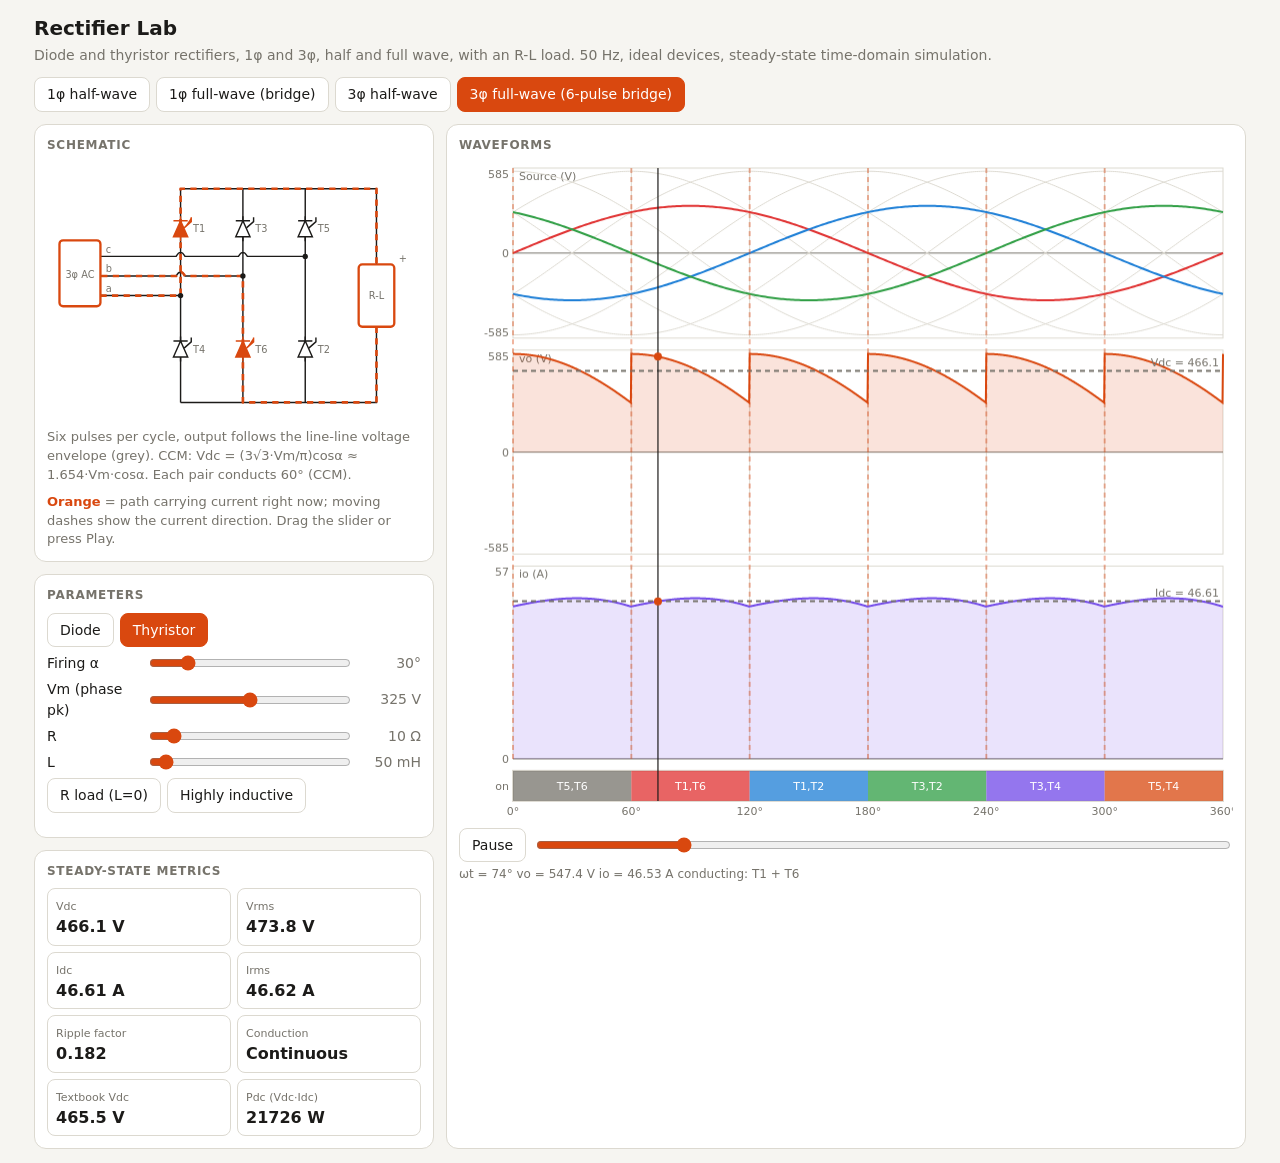
==== index.html @ 89ec9ae9 "Initial commit" ====
<!DOCTYPE html>
<html lang="en"><head><meta charset="utf-8">
<meta name="viewport" content="width=device-width, initial-scale=1, viewport-fit=cover">
<title>Rectifier Lab</title>
<link rel="stylesheet" href="style.css"></head>
<body>
<div class="wrap">
<h1>Rectifier Lab</h1><p class="sub">Diode and thyristor rectifiers, 1&phi; and 3&phi;, half and full wave, with an R-L load. 50 Hz, ideal devices, steady-state time-domain simulation.</p>
<div class="tabs" id="tabs"></div>
<div class="grid">
<div class="col">
<div class="card"><h2>Schematic</h2><div id="sch"></div><p class="info" id="info"></p><p class="info"><b style="color:var(--ac)">Orange</b> = path carrying current right now; moving dashes show the current direction. Drag the slider or press Play.</p></div>
<div class="card"><h2>Parameters</h2>
<div class="tabs" style="margin-bottom:4px"><button id="bd">Diode</button><button id="bt" class="on">Thyristor</button></div>
<div class="row"><label>Firing &alpha;</label><input type="range" id="al" min="0" max="180" step="1" value="30"><output></output></div>
<div class="row"><label>Vm (phase pk)</label><input type="range" id="vm" min="50" max="600" step="5" value="325"><output></output></div>
<div class="row"><label>R</label><input type="range" id="r" min="1" max="100" step="1" value="10"><output></output></div>
<div class="row"><label>L</label><input type="range" id="l" min="0" max="1000" step="5" value="50"><output></output></div>
<div class="tabs"><button id="pr">R load (L=0)</button><button id="pl">Highly inductive</button></div></div>
<div class="card"><h2>Steady-state metrics</h2><div class="m" id="mt"></div></div>
</div>
<div class="card"><h2>Waveforms</h2><canvas id="cv"></canvas>
<div class="ctl"><button id="pp">Pause</button><input type="range" id="sc" min="0" max="360" step="1" value="0"></div><div id="ro"></div></div>
</div></div>
<script src="app.js"></script>
</body></html>
---- style.css ----
:root{--bg:#f6f5f1;--card:#fff;--fg:#1c1b19;--mut:#76736b;--ln:#dcd9d0;--ac:#d9480f;--a:#e03131;--b:#1c7ed6;--c:#2f9e44;--io:#7048e8;box-sizing:border-box;padding-top:env(safe-area-inset-top,0px);padding-bottom:env(safe-area-inset-bottom,0px)}
@media(prefers-color-scheme:dark){:root:not([data-theme="light"]){--bg:#141311;--card:#1e1d1a;--fg:#ece9e1;--mut:#9a968a;--ln:#37352f;--ac:#ff922b;--a:#ff6b6b;--b:#74c0fc;--c:#69db7c;--io:#b197fc}}
:root[data-theme="dark"]{--bg:#141311;--card:#1e1d1a;--fg:#ece9e1;--mut:#9a968a;--ln:#37352f;--ac:#ff922b;--a:#ff6b6b;--b:#74c0fc;--c:#69db7c;--io:#b197fc}
html{scroll-padding-top:env(safe-area-inset-top,0px)}
*{box-sizing:border-box}body{margin:0;background:var(--bg);color:var(--fg);font:14px/1.45 system-ui,-apple-system,"Segoe UI",Roboto,sans-serif}
.wrap{max-width:1240px;margin:0 auto;padding:14px}
h1{font-size:20px;margin:0 0 2px}.sub{color:var(--mut);margin:0 0 12px}
.tabs{display:flex;flex-wrap:wrap;gap:6px;margin-bottom:12px}
button{font:inherit;color:var(--fg);background:var(--card);border:1px solid var(--ln);border-radius:8px;padding:6px 12px;cursor:pointer}
button.on{background:var(--ac);border-color:var(--ac);color:#fff}
.grid{display:grid;gap:12px;grid-template-columns:1fr}
@media(min-width:960px){.grid{grid-template-columns:400px 1fr}}
.card{background:var(--card);border:1px solid var(--ln);border-radius:12px;padding:12px;min-width:0}
.card h2{font-size:12px;letter-spacing:.06em;text-transform:uppercase;color:var(--mut);margin:0 0 8px}
svg{width:100%;height:auto;display:block}
.w{fill:none;stroke:var(--fg);stroke-width:1.6}.t{fill:var(--mut);font-size:11px}
.d path{stroke:var(--fg);stroke-width:1.6;fill:var(--card)}.d.on path{stroke:var(--ac);fill:var(--ac)}
.row{display:grid;grid-template-columns:92px 1fr 64px;align-items:center;gap:8px;margin:6px 0}
.row output{text-align:right;font-variant-numeric:tabular-nums;color:var(--mut)}
input[type=range]{width:100%;accent-color:var(--ac)}input:disabled{opacity:.35}
.m{display:grid;grid-template-columns:repeat(2,1fr);gap:6px}
.m div{border:1px solid var(--ln);border-radius:8px;padding:6px 8px}.m b{display:block;font-size:16px;font-variant-numeric:tabular-nums}.m span{color:var(--mut);font-size:11px}
.info{color:var(--mut);margin:8px 0 0;font-size:13px}
canvas{width:100%;display:block}
.ctl{display:flex;gap:8px;align-items:center;margin-top:8px}.ctl input{flex:1}
#ro{font-variant-numeric:tabular-nums;color:var(--mut);font-size:12px;margin-top:4px}
.col{display:flex;flex-direction:column;gap:12px;min-width:0}
.hb.on{stroke:var(--ac);stroke-width:2.6}
.fl{fill:none;stroke:var(--ac);stroke-width:3;stroke-linejoin:round;stroke-dasharray:7 6;animation:fw .5s linear infinite}
@keyframes fw{to{stroke-dashoffset:-13}}
@media(prefers-reduced-motion:reduce){.fl{animation:none}}
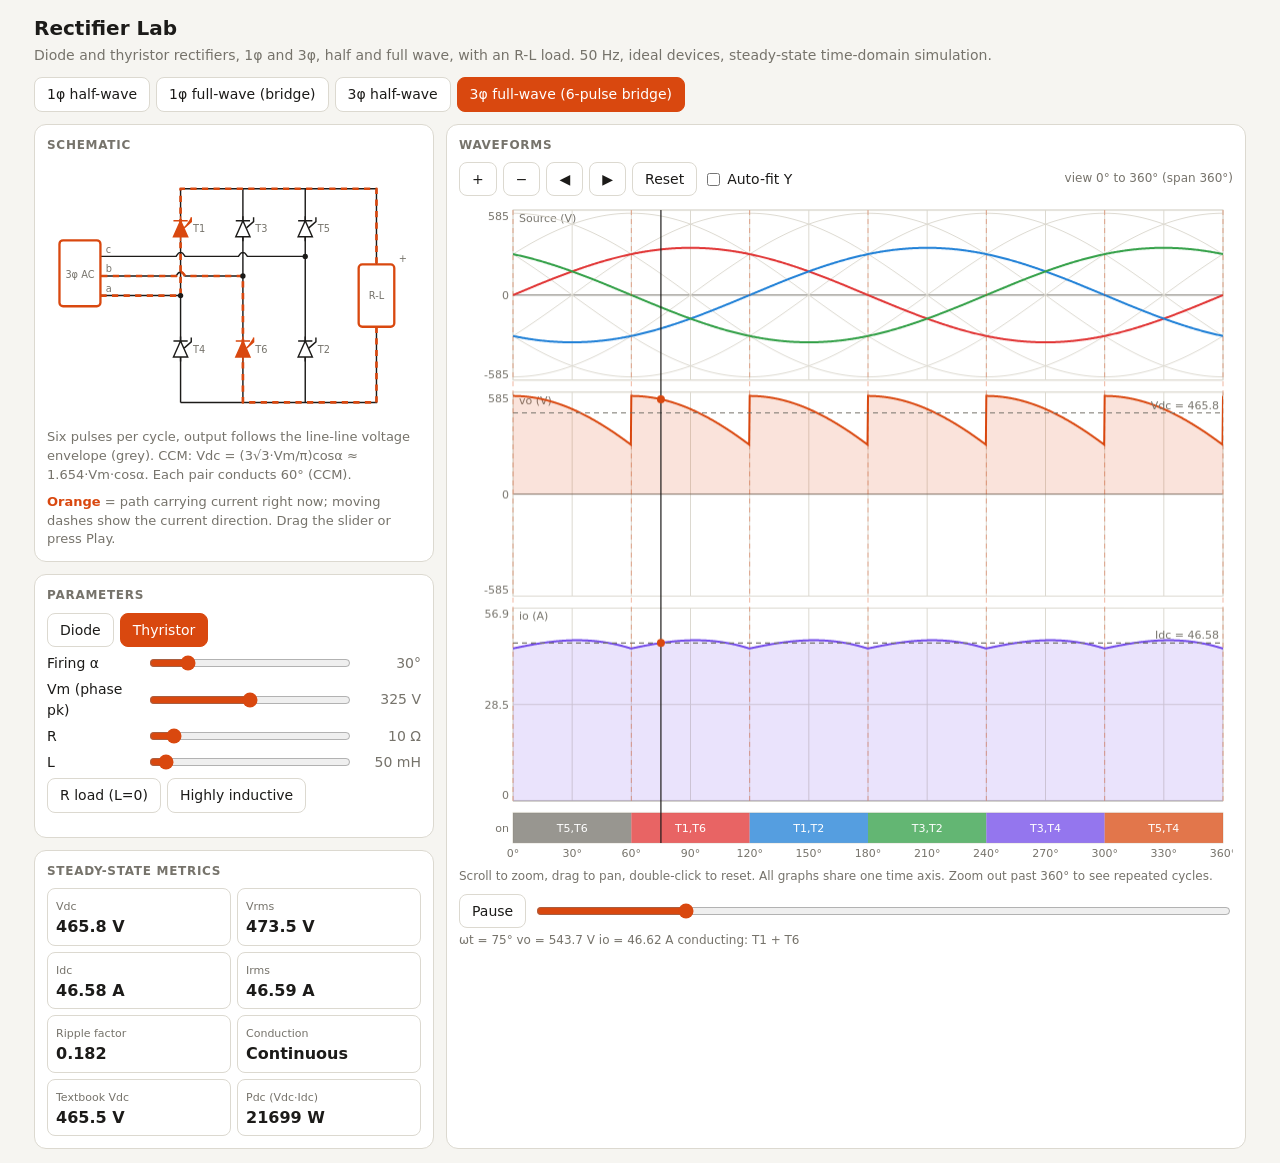
==== commit 29e3a2a5: "Added waveform zoom controls" ====
--- a/index.html
+++ b/index.html
@@ -19,7 +19,7 @@
 <div class="tabs"><button id="pr">R load (L=0)</button><button id="pl">Highly inductive</button></div></div>
 <div class="card"><h2>Steady-state metrics</h2><div class="m" id="mt"></div></div>
 </div>
-<div class="card"><h2>Waveforms</h2><canvas id="cv"></canvas>
+<div class="card"><h2>Waveforms</h2><div class="tb"><button id="zi" title="Zoom in">+</button><button id="zo" title="Zoom out">&minus;</button><button id="vl" title="Pan left">&#9664;</button><button id="vr" title="Pan right">&#9654;</button><button id="zr">Reset</button><label><input type="checkbox" id="fy"> Auto-fit Y</label><span id="vw"></span></div><canvas id="cv"></canvas><p class="hint">Scroll to zoom, drag to pan, double-click to reset. All graphs share one time axis. Zoom out past 360&deg; to see repeated cycles.</p>
 <div class="ctl"><button id="pp">Pause</button><input type="range" id="sc" min="0" max="360" step="1" value="0"></div><div id="ro"></div></div>
 </div></div>
 <script src="app.js"></script>
--- a/style.css
+++ b/style.css
@@ -29,3 +29,7 @@
 .fl{fill:none;stroke:var(--ac);stroke-width:3;stroke-linejoin:round;stroke-dasharray:7 6;animation:fw .5s linear infinite}
 @keyframes fw{to{stroke-dashoffset:-13}}
 @media(prefers-reduced-motion:reduce){.fl{animation:none}}
+.tb{display:flex;flex-wrap:wrap;gap:6px;align-items:center;margin-bottom:8px}
+.tb label{display:flex;gap:4px;align-items:center;cursor:pointer}.tb span{color:var(--mut);font-size:12px;margin-left:auto}
+#cv{cursor:grab;touch-action:pan-y}#cv:active{cursor:grabbing}
+.hint{color:var(--mut);font-size:12px;margin:6px 0 0}
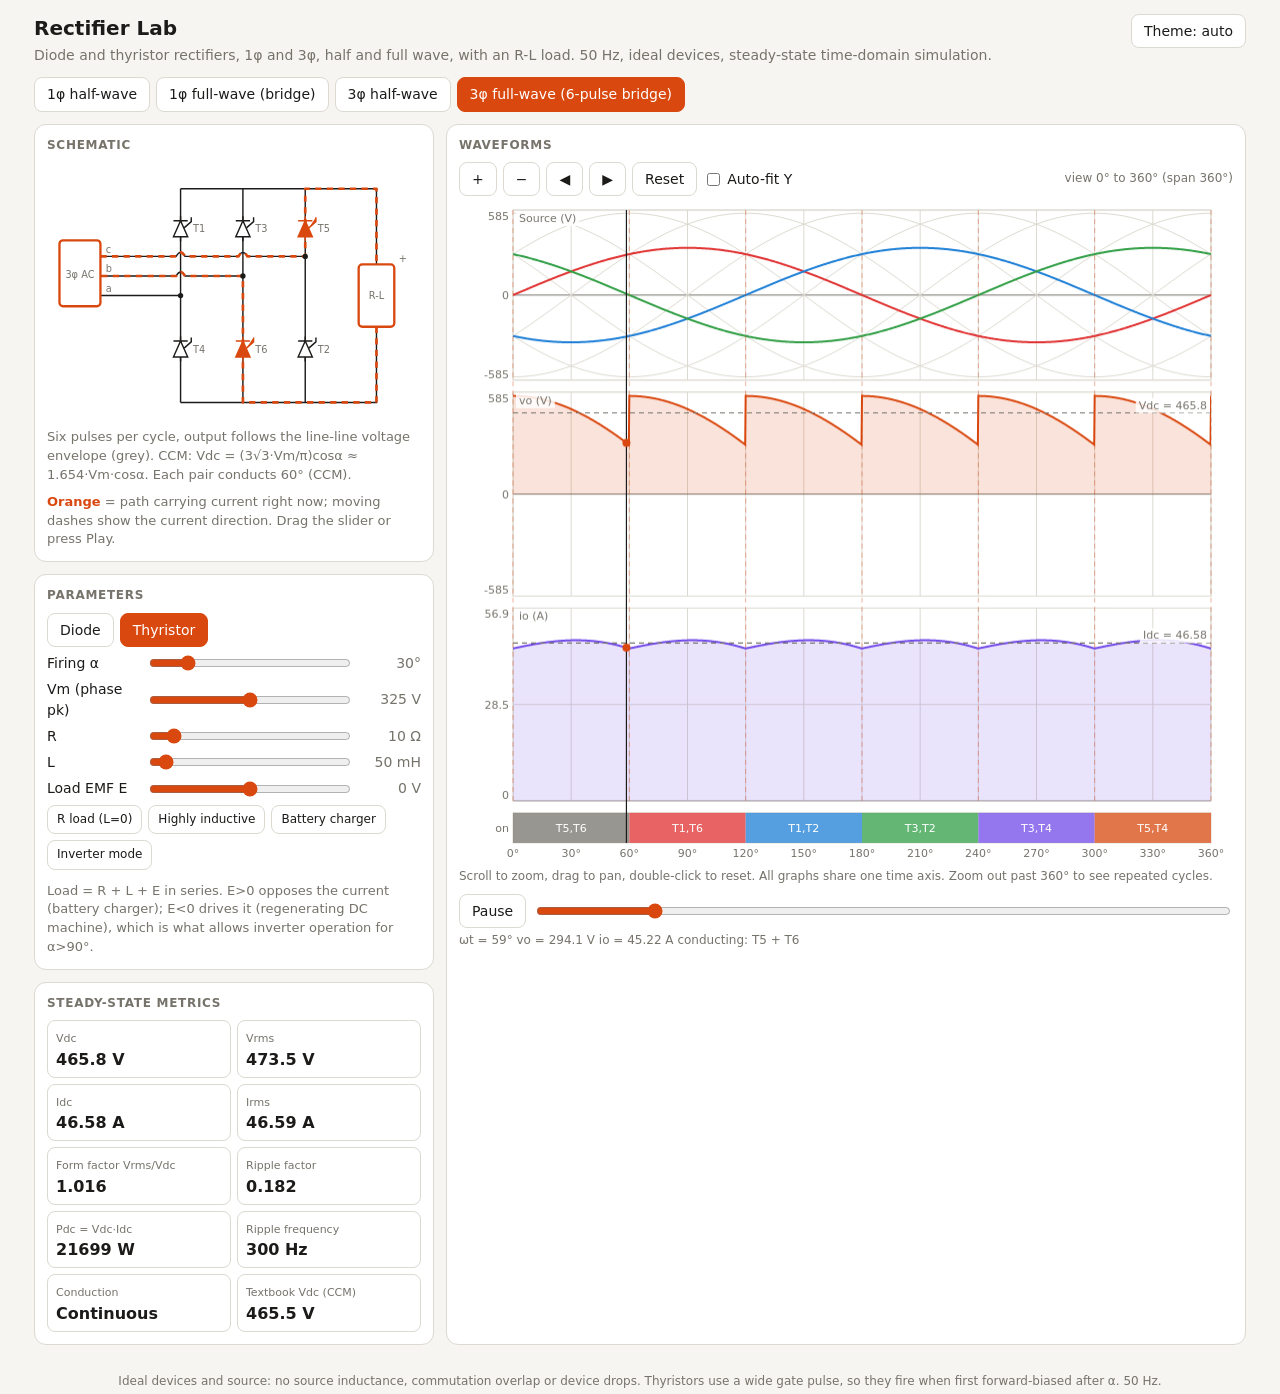
==== commit 9c7ca6a0: "Fixed UI and some waveforms" ====
--- a/index.html
+++ b/index.html
@@ -1,26 +1,28 @@
 <!DOCTYPE html>
 <html lang="en"><head><meta charset="utf-8">
-<meta name="viewport" content="width=device-width, initial-scale=1, viewport-fit=cover">
+<meta name="description" content="Interactive diode and thyristor rectifier simulator: 1-phase and 3-phase, half-wave and full-wave, with schematics and waveforms."><link rel="icon" href="data:image/svg+xml,%3Csvg xmlns='http://www.w3.org/2000/svg' viewBox='0 0 32 32'%3E%3Ctext y='26' font-size='26'%3E%E2%9A%A1%3C/text%3E%3C/svg%3E"><meta name="viewport" content="width=device-width, initial-scale=1, viewport-fit=cover">
 <title>Rectifier Lab</title>
 <link rel="stylesheet" href="style.css"></head>
 <body>
 <div class="wrap">
-<h1>Rectifier Lab</h1><p class="sub">Diode and thyristor rectifiers, 1&phi; and 3&phi;, half and full wave, with an R-L load. 50 Hz, ideal devices, steady-state time-domain simulation.</p>
+<div class="top"><div><h1>Rectifier Lab</h1><p class="sub">Diode and thyristor rectifiers, 1&phi; and 3&phi;, half and full wave, with an R-L load. 50 Hz, ideal devices, steady-state time-domain simulation.</p></div><button id="th" class="sm">Theme: auto</button></div>
 <div class="tabs" id="tabs"></div>
 <div class="grid">
 <div class="col">
 <div class="card"><h2>Schematic</h2><div id="sch"></div><p class="info" id="info"></p><p class="info"><b style="color:var(--ac)">Orange</b> = path carrying current right now; moving dashes show the current direction. Drag the slider or press Play.</p></div>
 <div class="card"><h2>Parameters</h2>
 <div class="tabs" style="margin-bottom:4px"><button id="bd">Diode</button><button id="bt" class="on">Thyristor</button></div>
-<div class="row"><label>Firing &alpha;</label><input type="range" id="al" min="0" max="180" step="1" value="30"><output></output></div>
-<div class="row"><label>Vm (phase pk)</label><input type="range" id="vm" min="50" max="600" step="5" value="325"><output></output></div>
-<div class="row"><label>R</label><input type="range" id="r" min="1" max="100" step="1" value="10"><output></output></div>
-<div class="row"><label>L</label><input type="range" id="l" min="0" max="1000" step="5" value="50"><output></output></div>
-<div class="tabs"><button id="pr">R load (L=0)</button><button id="pl">Highly inductive</button></div></div>
+<div class="row"><label for="al">Firing &alpha;</label><input type="range" id="al" min="0" max="180" step="1" value="30"><output></output></div>
+<div class="row"><label for="vm">Vm (phase pk)</label><input type="range" id="vm" min="50" max="600" step="5" value="325"><output></output></div>
+<div class="row"><label for="r">R</label><input type="range" id="r" min="1" max="100" step="1" value="10"><output></output></div>
+<div class="row"><label for="l">L</label><input type="range" id="l" min="0" max="1000" step="5" value="50"><output></output></div><div class="row"><label for="e">Load EMF E</label><input type="range" id="e" min="-600" max="600" step="5" value="0"><output></output></div>
+<div class="tabs"><button id="pr" class="sm">R load (L=0)</button><button id="pl" class="sm">Highly inductive</button><button id="pc" class="sm">Battery charger</button><button id="pv" class="sm">Inverter mode</button></div><p class="info">Load = R + L + E in series. E&gt;0 opposes the current (battery charger); E&lt;0 drives it (regenerating DC machine), which is what allows inverter operation for &alpha;&gt;90&deg;.</p></div>
 <div class="card"><h2>Steady-state metrics</h2><div class="m" id="mt"></div></div>
 </div>
-<div class="card"><h2>Waveforms</h2><div class="tb"><button id="zi" title="Zoom in">+</button><button id="zo" title="Zoom out">&minus;</button><button id="vl" title="Pan left">&#9664;</button><button id="vr" title="Pan right">&#9654;</button><button id="zr">Reset</button><label><input type="checkbox" id="fy"> Auto-fit Y</label><span id="vw"></span></div><canvas id="cv"></canvas><p class="hint">Scroll to zoom, drag to pan, double-click to reset. All graphs share one time axis. Zoom out past 360&deg; to see repeated cycles.</p>
+<div class="card"><h2>Waveforms</h2><div class="tb"><button id="zi" title="Zoom in">+</button><button id="zo" title="Zoom out">&minus;</button><button id="vl" title="Pan left">&#9664;</button><button id="vr" title="Pan right">&#9654;</button><button id="zr">Reset</button><label><input type="checkbox" id="fy"> Auto-fit Y</label><span id="vw"></span></div><canvas id="cv" tabindex="0" role="img" aria-label="Source voltage, output voltage, load current and device conduction waveforms. Keys: plus/minus zoom, arrows pan, 0 resets."></canvas><p class="hint">Scroll to zoom, drag to pan, double-click to reset. All graphs share one time axis. Zoom out past 360&deg; to see repeated cycles.</p>
 <div class="ctl"><button id="pp">Pause</button><input type="range" id="sc" min="0" max="360" step="1" value="0"></div><div id="ro"></div></div>
 </div></div>
+<p class="foot">Ideal devices and source: no source inductance, commutation overlap or device drops. Thyristors use a wide gate pulse, so they fire when first forward-biased after &alpha;. 50 Hz.</p>
+<noscript>This app needs JavaScript.</noscript>
 <script src="app.js"></script>
 </body></html>
--- a/style.css
+++ b/style.css
@@ -33,3 +33,7 @@
 .tb label{display:flex;gap:4px;align-items:center;cursor:pointer}.tb span{color:var(--mut);font-size:12px;margin-left:auto}
 #cv{cursor:grab;touch-action:pan-y}#cv:active{cursor:grabbing}
 .hint{color:var(--mut);font-size:12px;margin:6px 0 0}
+.top{display:flex;justify-content:space-between;align-items:flex-start;gap:12px}
+.tabs button.sm{font-size:12px;padding:5px 9px}
+.foot{color:var(--mut);font-size:12px;margin:14px 0 4px;text-align:center}
+#cv:focus-visible,button:focus-visible,input:focus-visible{outline:2px solid var(--ac);outline-offset:2px}
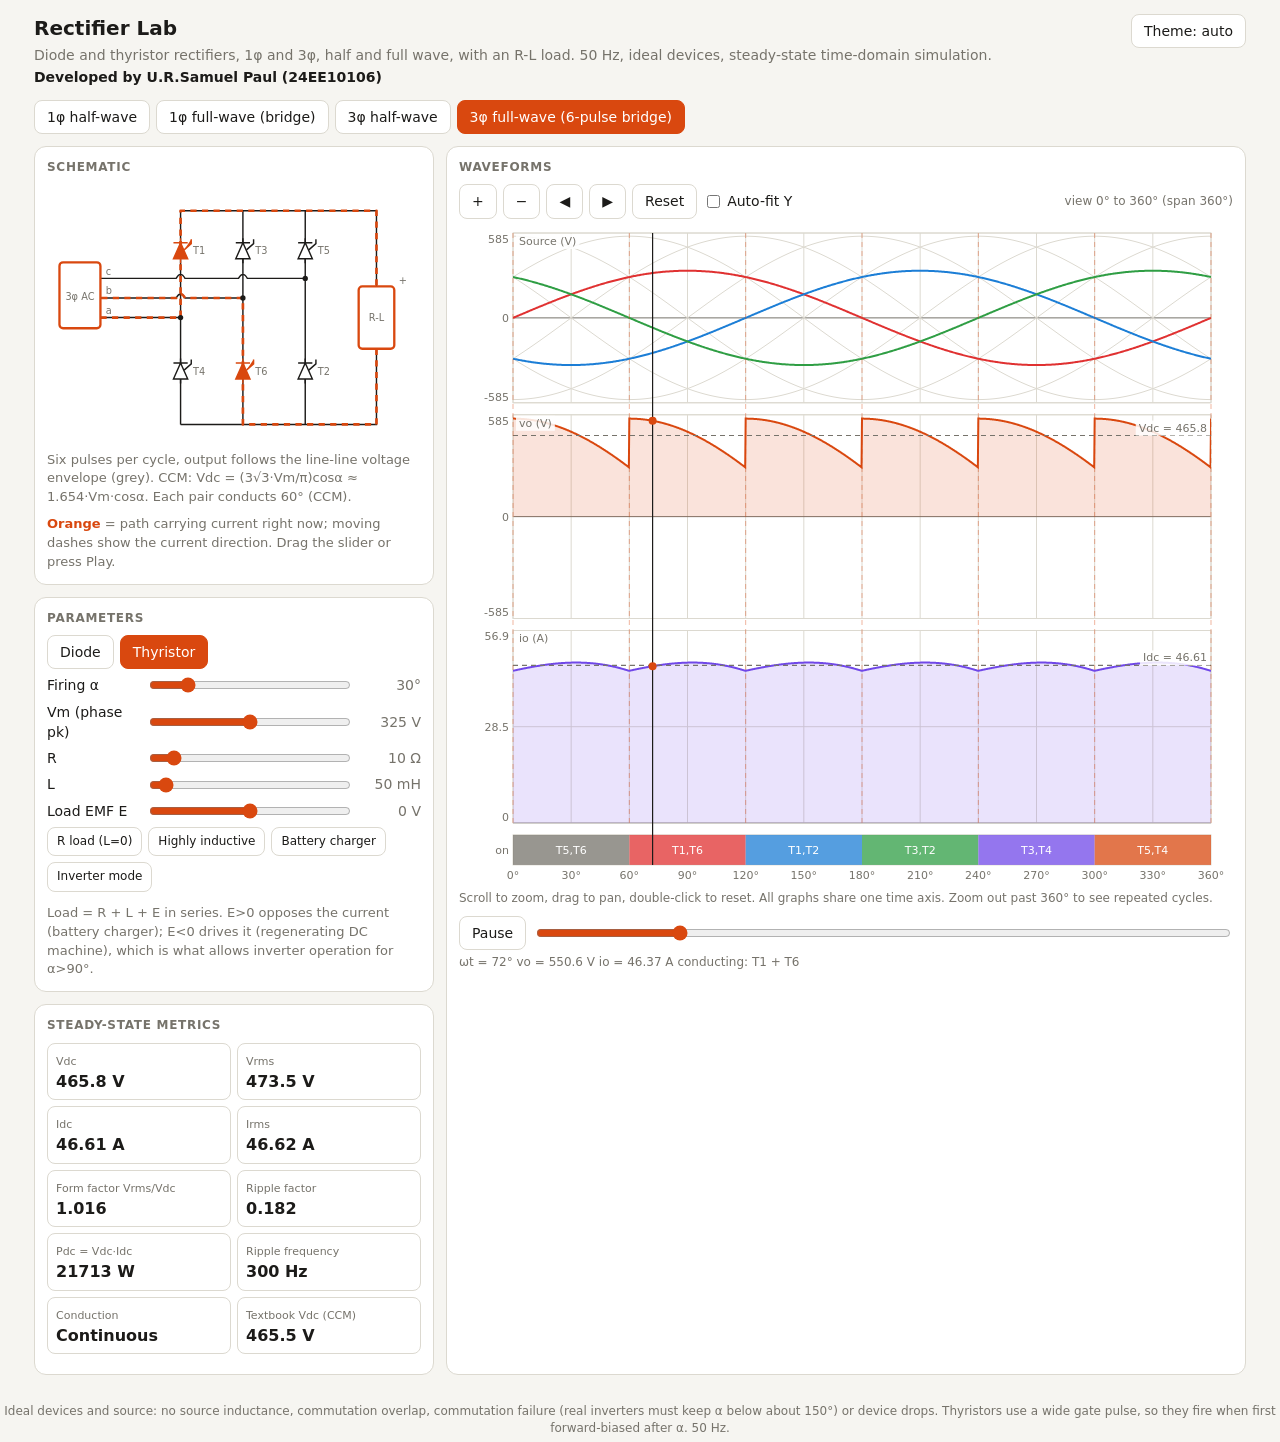
==== commit 545644d5: "Fixed some glitches" ====
--- a/index.html
+++ b/index.html
@@ -5,7 +5,7 @@
 <link rel="stylesheet" href="style.css"></head>
 <body>
 <div class="wrap">
-<div class="top"><div><h1>Rectifier Lab</h1><p class="sub">Diode and thyristor rectifiers, 1&phi; and 3&phi;, half and full wave, with an R-L load. 50 Hz, ideal devices, steady-state time-domain simulation.</p></div><button id="th" class="sm">Theme: auto</button></div>
+<div class="top"><div><h1>Rectifier Lab</h1><p class="sub">Diode and thyristor rectifiers, 1&phi; and 3&phi;, half and full wave, with an R-L load. 50 Hz, ideal devices, steady-state time-domain simulation.</p><p class="sub credit">Developed by U.R.Samuel Paul (24EE10106)</p></div><button id="th" class="sm">Theme: auto</button></div>
 <div class="tabs" id="tabs"></div>
 <div class="grid">
 <div class="col">
@@ -16,13 +16,13 @@
 <div class="row"><label for="vm">Vm (phase pk)</label><input type="range" id="vm" min="50" max="600" step="5" value="325"><output></output></div>
 <div class="row"><label for="r">R</label><input type="range" id="r" min="1" max="100" step="1" value="10"><output></output></div>
 <div class="row"><label for="l">L</label><input type="range" id="l" min="0" max="1000" step="5" value="50"><output></output></div><div class="row"><label for="e">Load EMF E</label><input type="range" id="e" min="-600" max="600" step="5" value="0"><output></output></div>
-<div class="tabs"><button id="pr" class="sm">R load (L=0)</button><button id="pl" class="sm">Highly inductive</button><button id="pc" class="sm">Battery charger</button><button id="pv" class="sm">Inverter mode</button></div><p class="info">Load = R + L + E in series. E&gt;0 opposes the current (battery charger); E&lt;0 drives it (regenerating DC machine), which is what allows inverter operation for &alpha;&gt;90&deg;.</p></div>
-<div class="card"><h2>Steady-state metrics</h2><div class="m" id="mt"></div></div>
+<div class="tabs"><button class="sm pb" data-m="r">R load (L=0)</button><button class="sm pb" data-m="l">Highly inductive</button><button class="sm pb" data-m="c">Battery charger</button><button class="sm pb" data-m="v">Inverter mode</button></div><p class="info">Load = R + L + E in series. E&gt;0 opposes the current (battery charger); E&lt;0 drives it (regenerating DC machine), which is what allows inverter operation for &alpha;&gt;90&deg;.</p></div>
+<div class="card"><h2>Steady-state metrics</h2><div class="m" id="mt"></div><p class="info warn" id="st"></p></div>
 </div>
 <div class="card"><h2>Waveforms</h2><div class="tb"><button id="zi" title="Zoom in">+</button><button id="zo" title="Zoom out">&minus;</button><button id="vl" title="Pan left">&#9664;</button><button id="vr" title="Pan right">&#9654;</button><button id="zr">Reset</button><label><input type="checkbox" id="fy"> Auto-fit Y</label><span id="vw"></span></div><canvas id="cv" tabindex="0" role="img" aria-label="Source voltage, output voltage, load current and device conduction waveforms. Keys: plus/minus zoom, arrows pan, 0 resets."></canvas><p class="hint">Scroll to zoom, drag to pan, double-click to reset. All graphs share one time axis. Zoom out past 360&deg; to see repeated cycles.</p>
 <div class="ctl"><button id="pp">Pause</button><input type="range" id="sc" min="0" max="360" step="1" value="0"></div><div id="ro"></div></div>
 </div></div>
-<p class="foot">Ideal devices and source: no source inductance, commutation overlap or device drops. Thyristors use a wide gate pulse, so they fire when first forward-biased after &alpha;. 50 Hz.</p>
+<p class="foot">Ideal devices and source: no source inductance, commutation overlap, commutation failure (real inverters must keep &alpha; below about 150&deg;) or device drops. Thyristors use a wide gate pulse, so they fire when first forward-biased after &alpha;. 50 Hz.</p>
 <noscript>This app needs JavaScript.</noscript>
 <script src="app.js"></script>
 </body></html>
--- a/style.css
+++ b/style.css
@@ -37,3 +37,6 @@
 .tabs button.sm{font-size:12px;padding:5px 9px}
 .foot{color:var(--mut);font-size:12px;margin:14px 0 4px;text-align:center}
 #cv:focus-visible,button:focus-visible,input:focus-visible{outline:2px solid var(--ac);outline-offset:2px}
+.warn{color:var(--ac);font-weight:600}
+.top .sub:not(.credit){margin-bottom:2px}.credit{margin:0 0 12px;color:var(--fg);font-weight:600}
+#th{white-space:nowrap;flex:none}
